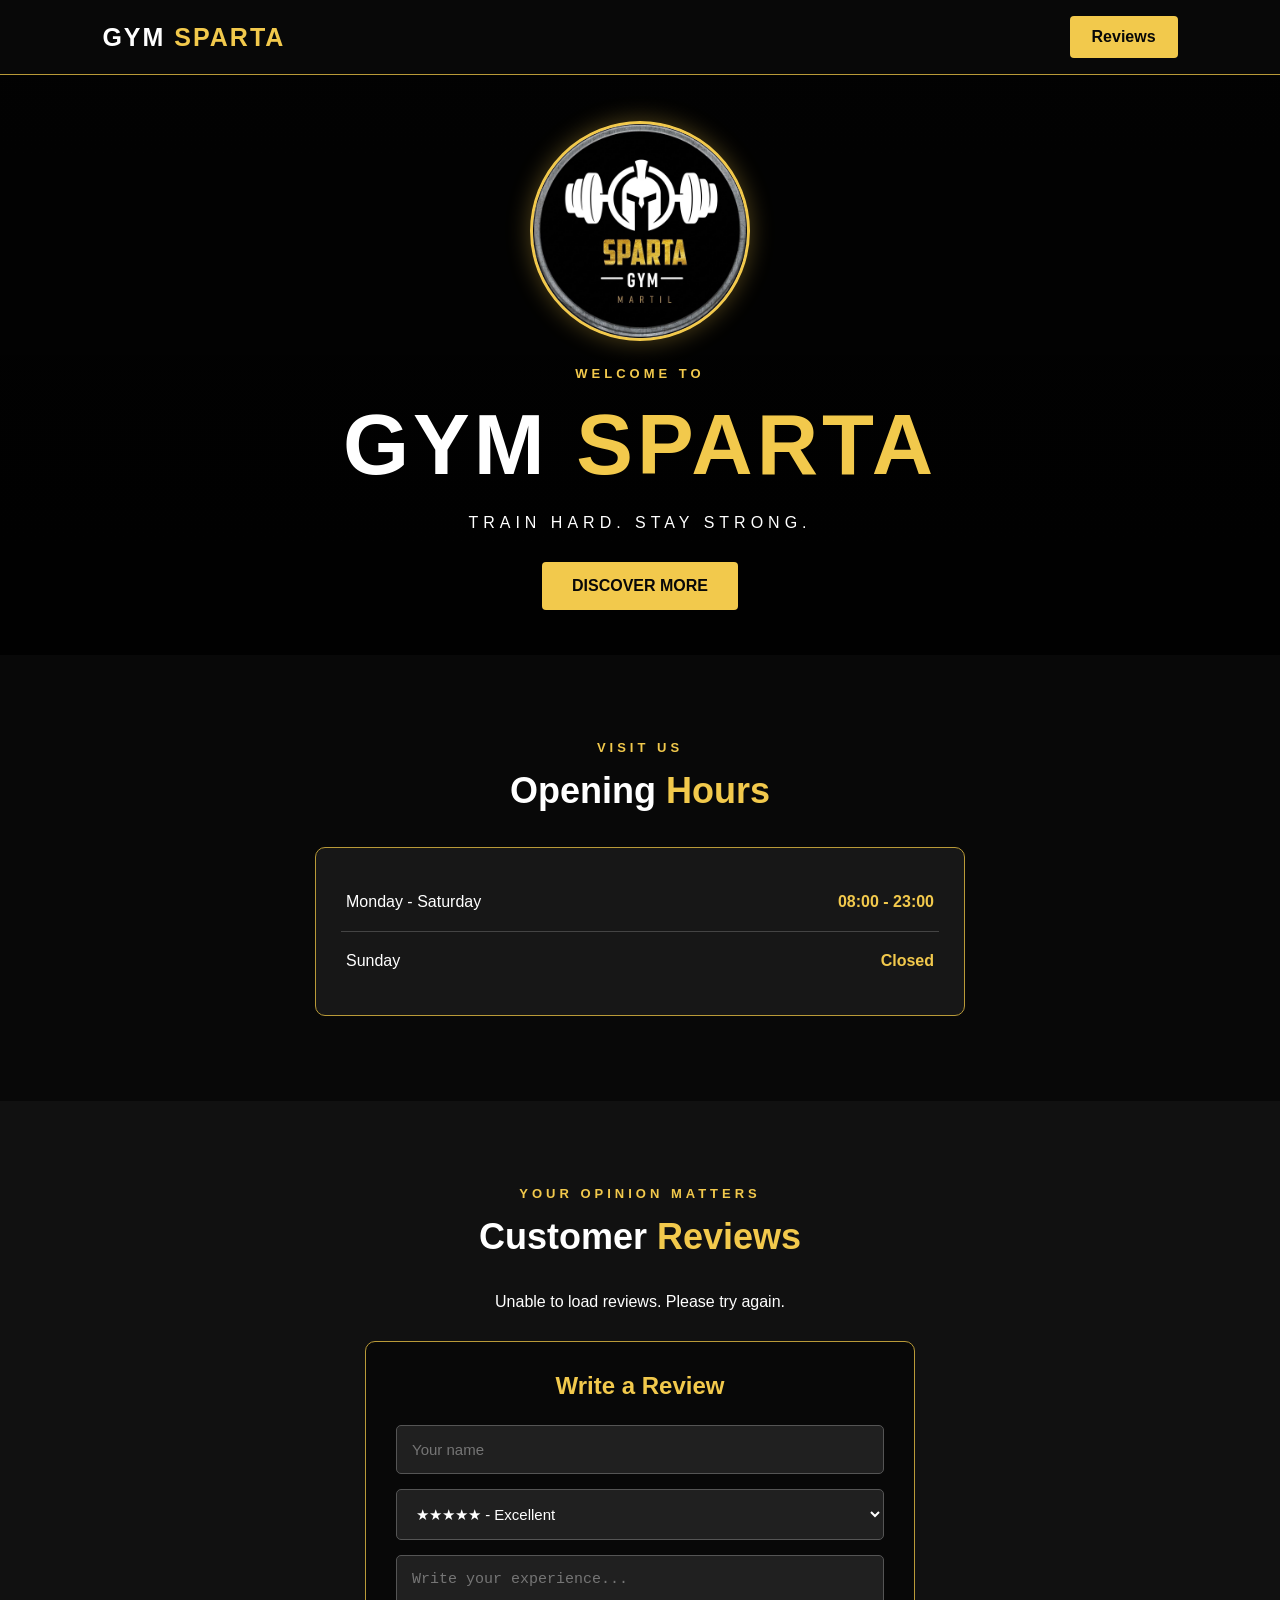
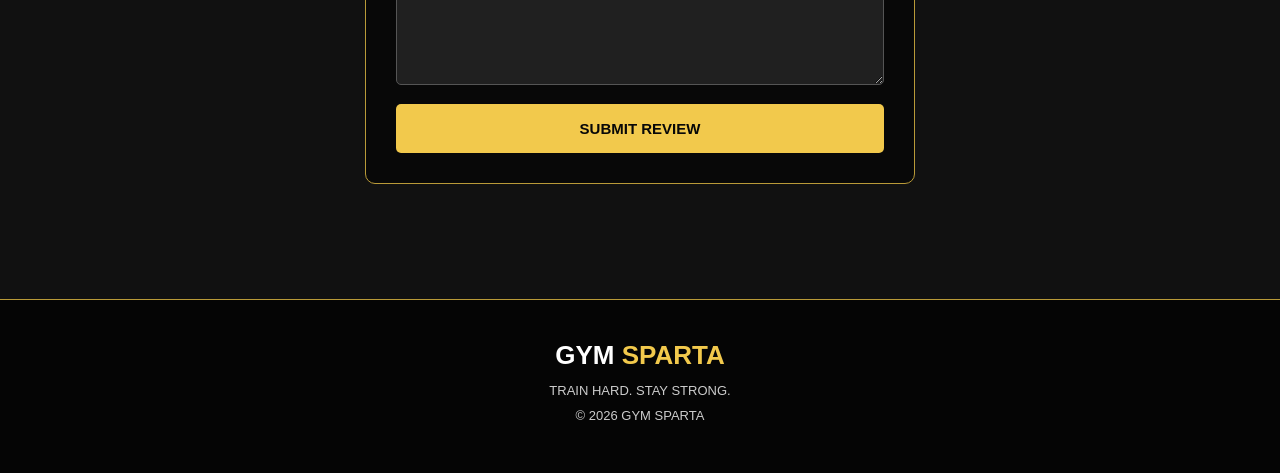
==== index.html @ 8d1cff2c "Update index.html" ====
<!DOCTYPE html>
<html lang="fr">
<head>
  <meta charset="UTF-8">
  <meta name="viewport" content="width=device-width, initial-scale=1.0">
  <meta name="theme-color" content="#111111">
  <title>GYM SPARTA | Fitness Club</title>
  <link rel="stylesheet" href="style.css">
</head>

<body>

  <header class="header">
    <div class="logo">GYM <span>SPARTA</span></div>
    <a href="#reviews" class="header-btn">Reviews</a>
  </header>

  <main>

    <section class="hero">
    <img src="SPARTA-LOGO-JPG.jpeg" alt="SPARTA GYM MARTIL" class="hero-logo">
      <p class="subtitle">WELCOME TO</p>
      <h1>GYM <span>SPARTA</span></h1>
      <p class="hero-text">
        TRAIN HARD. STAY STRONG.
      </p>
      <a href="#hours" class="main-btn">DISCOVER MORE</a>
    </section>

    <section class="section" id="hours">
      <p class="subtitle">VISIT US</p>
      <h2>Opening <span>Hours</span></h2>

      <div class="hours-card">
        <div class="hour-row">
          <span>Monday - Saturday</span>
          <strong>08:00 - 23:00</strong>
        </div>
        <div class="hour-row">
          <span>Sunday</span>
          <strong>Closed</strong>
        </div>
      </div>
    </section>

    <section class="section" id="reviews">
      <p class="subtitle">YOUR OPINION MATTERS</p>
      <h2>Customer <span>Reviews</span></h2>

      <div id="reviews-list"></div>

      <div class="review-form">
        <h3>Write a Review</h3>

        <input id="review-name"
          type="text"
          placeholder="Your name">

        <select id="review-rating">
          <option value="5">★★★★★ - Excellent</option>
          <option value="4">★★★★ - Very good</option>
          <option value="3">★★★ - Good</option>
          <option value="2">★★ - Fair</option>
          <option value="1">★ - Poor</option>
        </select>

        <textarea id="review-text"
          placeholder="Write your experience..."></textarea>

        <button id="submit-review">
          SUBMIT REVIEW
        </button>
      </div>
    </section>

  </main>

  <footer>
    <h3>GYM <span>SPARTA</span></h3>
    <p>TRAIN HARD. STAY STRONG.</p>
    <p>© 2026 GYM SPARTA</p>
  </footer>

  <script src="script.js"></script>
</body>
</html>
---- style.css ----
* {
  margin: 0;
  padding: 0;
  box-sizing: border-box;
}

html {
  scroll-behavior: smooth;
}

body {
  background: #080808;
  color: #ffffff;
  font-family: Arial, sans-serif;
}

/* HEADER */

.header {
  height: 75px;
  padding: 0 8%;
  display: flex;
  justify-content: space-between;
  align-items: center;
  background: #080808;
  border-bottom: 1px solid #b99a38;
}

.logo {
  font-size: 25px;
  font-weight: 900;
  letter-spacing: 2px;
}

.logo span,
footer span {
  color: #f2c94c;
}

.header-btn {
  text-decoration: none;
  color: #080808;
  background: #f2c94c;
  padding: 12px 22px;
  border-radius: 4px;
  font-weight: bold;
}

/* HERO */

.hero {
  min-height: 580px;
  display: flex;
  flex-direction: column;
  align-items: center;
  justify-content: center;
  text-align: center;
  padding: 40px 20px;
  background:
    linear-gradient(#000000b8, #000000e8),
    url("sparta-logo.jpg") center/cover no-repeat;
}

.subtitle {
  color: #f2c94c;
  font-size: 13px;
  font-weight: bold;
  letter-spacing: 4px;
  margin-bottom: 15px;
}

.hero h1 {
  font-size: clamp(45px, 9vw, 85px);
  font-weight: 900;
  letter-spacing: 4px;
}

.hero h1 span,
.section h2 span {
  color: #f2c94c;
}

.hero-text {
  color: #ffffff;
  letter-spacing: 5px;
  margin: 20px 0 30px;
}

.main-btn {
  text-decoration: none;
  background: #f2c94c;
  color: #080808;
  padding: 15px 30px;
  font-weight: bold;
  border-radius: 4px;
}

/* SECTIONS */

.section {
  padding: 85px 8%;
  text-align: center;
}

.section h2 {
  font-size: 36px;
  margin-bottom: 35px;
}

/* HOURS */

.hours-card {
  max-width: 650px;
  margin: auto;
  background: #171717;
  border: 1px solid #b99a38;
  padding: 25px;
  border-radius: 10px;
}

.hour-row {
  display: flex;
  justify-content: space-between;
  gap: 15px;
  padding: 20px 5px;
  border-bottom: 1px solid #444;
  text-align: left;
}

.hour-row:last-child {
  border-bottom: none;
}

.hour-row strong {
  color: #f2c94c;
}

/* REVIEWS */

#reviews {
  background: #111111;
}

.review-form {
  max-width: 550px;
  margin: 30px auto;
  padding: 30px;
  background: #080808;
  border: 1px solid #b99a38;
  border-radius: 10px;
}

.review-form h3 {
  color: #f2c94c;
  font-size: 24px;
  margin-bottom: 25px;
}

.review-form input,
.review-form select,
.review-form textarea {
  width: 100%;
  padding: 15px;
  margin-bottom: 15px;
  background: #202020;
  color: #ffffff;
  border: 1px solid #555;
  border-radius: 5px;
  font-size: 15px;
}

.review-form textarea {
  min-height: 130px;
  resize: vertical;
}

.review-form button {
  width: 100%;
  padding: 16px;
  background: #f2c94c;
  color: #080808;
  border: none;
  border-radius: 5px;
  font-weight: bold;
  font-size: 15px;
  cursor: pointer;
}

/* FOOTER */

footer {
  padding: 40px 20px;
  text-align: center;
  background: #050505;
  border-top: 1px solid #b99a38;
}

footer h3 {
  font-size: 26px;
  margin-bottom: 12px;
}

footer p {
  color: #cccccc;
  margin: 10px;
  font-size: 13px;
}

/* MOBILE */

@media (max-width: 600px) {
  .header {
    padding: 0 5%;
  }

  .section {
    padding: 65px 5%;
  }

  .section h2 {
    font-size: 29px;
  }

  .hour-row {
    font-size: 13px;
  }

  .review-form {
    padding: 20px;
  }
}
.hero-logo {
  width: 220px;
  height: 220px;
  object-fit: contain;
  border-radius: 50%;
  margin-bottom: 25px;
  border: 3px solid #f2c94c;
  box-shadow: 0 0 25px #f2c94c55;
}
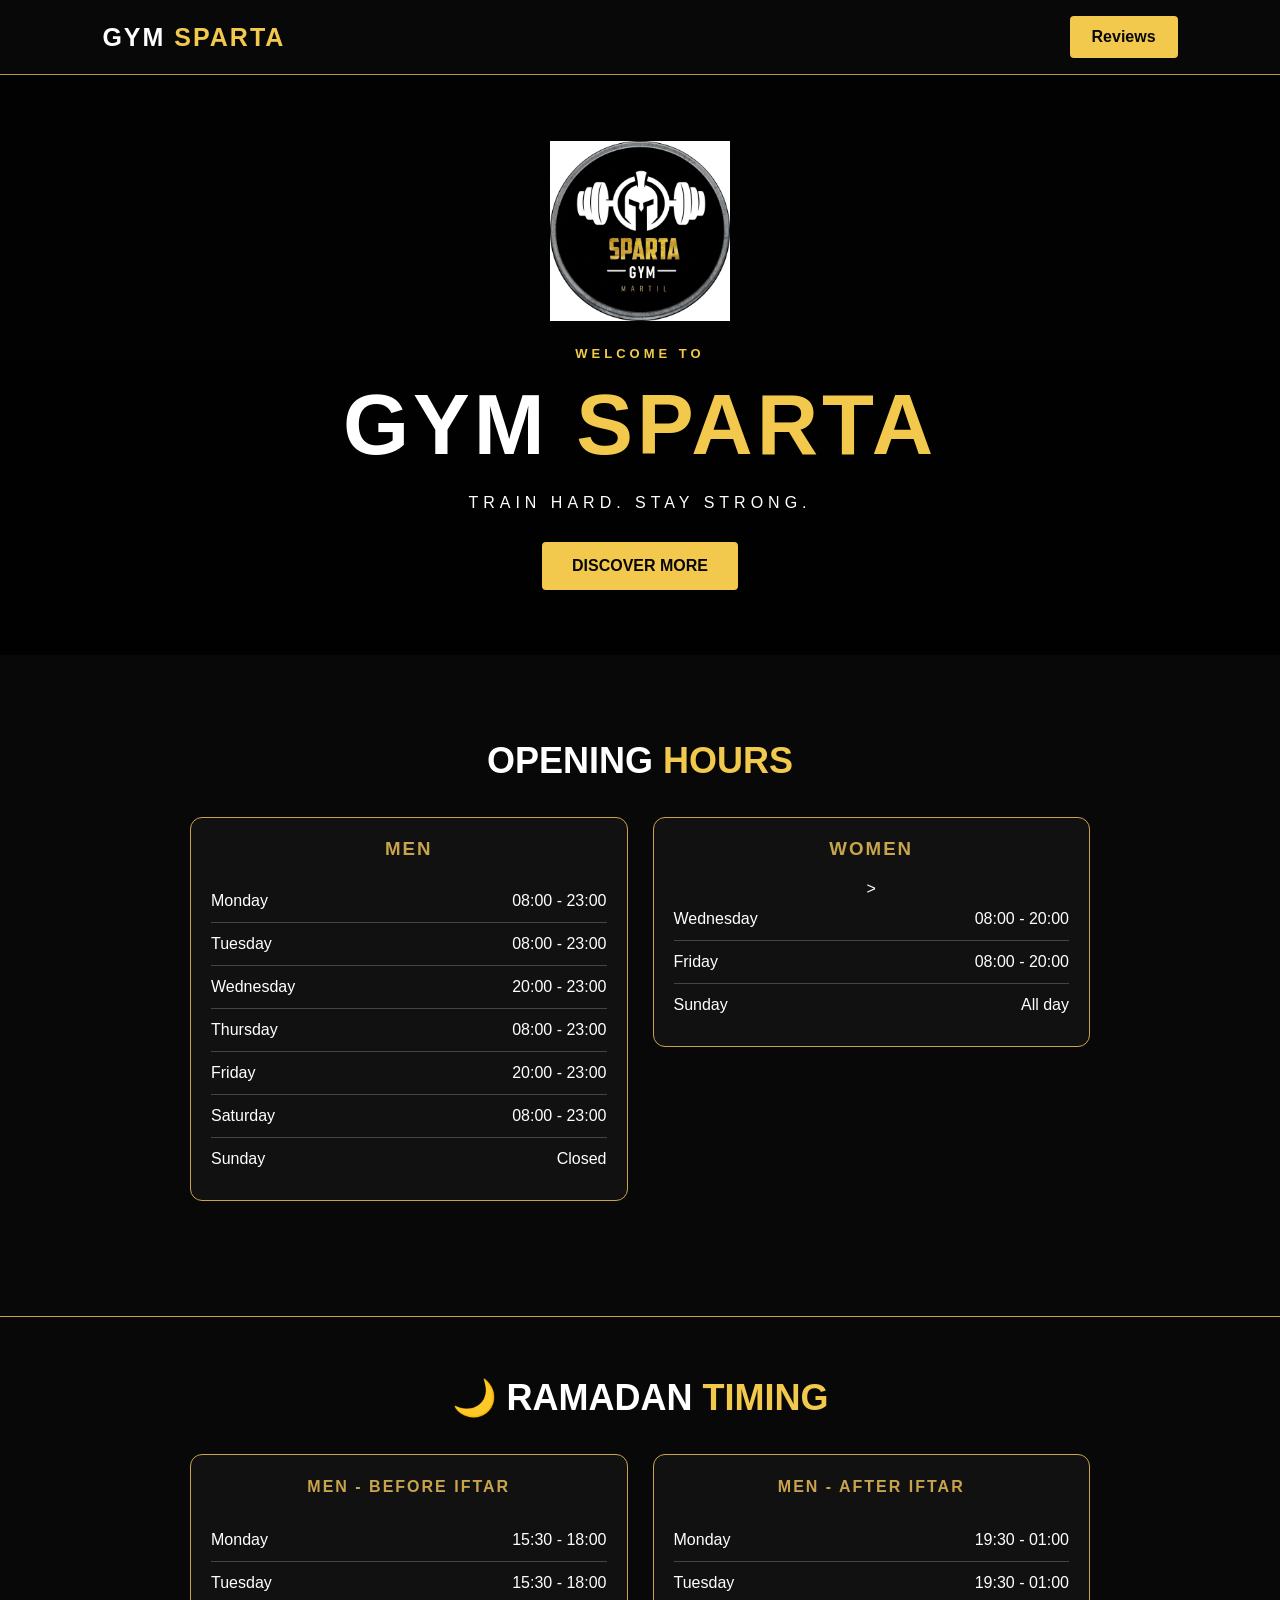
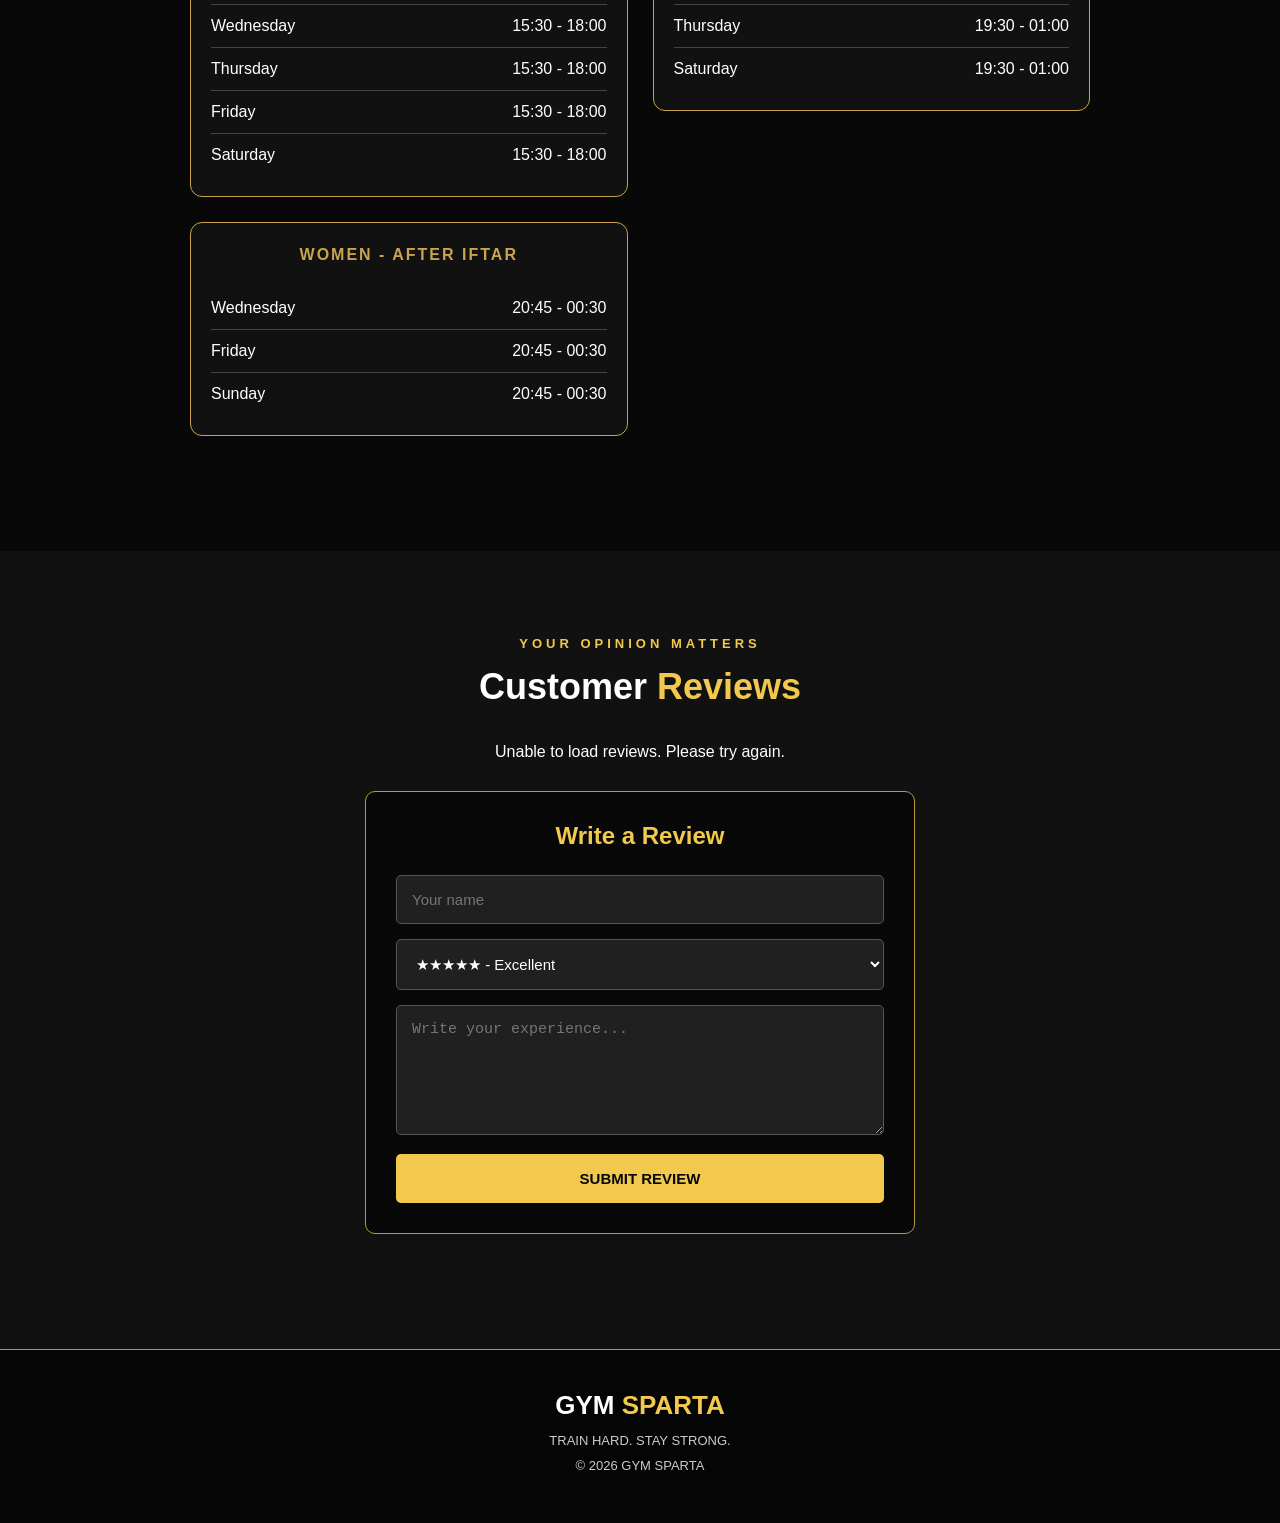
==== commit dc656c6d: "Add files via upload" ====
--- a/index.html
+++ b/index.html
@@ -18,7 +18,9 @@
   <main>
 
     <section class="hero">
-    <img src="SPARTA-LOGO-JPG.jpeg" alt="SPARTA GYM MARTIL" class="hero-logo">
+    <img src="./SPARTA-LOGO-JPG.jpeg" alt="SPARTA GYM MARTIL" class="hero-logo"
+     alt="SPARTA GYM MARTIL"
+     class="hero-logo">
       <p class="subtitle">WELCOME TO</p>
       <h1>GYM <span>SPARTA</span></h1>
       <p class="hero-text">
@@ -28,20 +30,62 @@
     </section>
 
     <section class="section" id="hours">
-      <p class="subtitle">VISIT US</p>
-      <h2>Opening <span>Hours</span></h2>
+  <h2>OPENING <span>HOURS</span></h2>
 
-      <div class="hours-card">
-        <div class="hour-row">
-          <span>Monday - Saturday</span>
-          <strong>08:00 - 23:00</strong>
-        </div>
-        <div class="hour-row">
-          <span>Sunday</span>
-          <strong>Closed</strong>
-        </div>
-      </div>
-    </section>
+  <div class="hours-container">
+
+    <div class="hours-group">
+      <h3>MEN</h3>
+      <div class="hour-row"><span>Monday</span><span>08:00 - 23:00</span></div>
+      <div class="hour-row"><span>Tuesday</span><span>08:00 - 23:00</span></div>
+      <div class="hour-row"><span>Wednesday</span><span>20:00 - 23:00</span></div>
+      <div class="hour-row"><span>Thursday</span><span>08:00 - 23:00</span></div>
+      <div class="hour-row"><span>Friday</span><span>20:00 - 23:00</span></div>
+      <div class="hour-row"><span>Saturday</span><span>08:00 - 23:00</span></div>
+      <div class="hour-row"><span>Sunday</span><span>Closed</span></div>
+    </div>
+
+    <div class="hours-group">
+      <h3>WOMEN</h3>>
+      <div class="hour-row"><span>Wednesday</span><span>08:00 - 20:00</span></div>
+      <div class="hour-row"><span>Friday</span><span>08:00 - 20:00</span></div>
+      <div class="hour-row"><span>Sunday</span><span>All day</span></div>
+    </div>
+
+  </div>
+</section>
+<section class="section" id="ramadan">
+  <h2>🌙 RAMADAN <span>TIMING</span></h2>
+
+  <div class="hours-container">
+
+    <div class="hours-group">
+      <h3>MEN - BEFORE IFTAR</h3>
+      <div class="hour-row"><span>Monday</span><span>15:30 - 18:00</span></div>
+      <div class="hour-row"><span>Tuesday</span><span>15:30 - 18:00</span></div>
+      <div class="hour-row"><span>Wednesday</span><span>15:30 - 18:00</span></div>
+      <div class="hour-row"><span>Thursday</span><span>15:30 - 18:00</span></div>
+      <div class="hour-row"><span>Friday</span><span>15:30 - 18:00</span></div>
+      <div class="hour-row"><span>Saturday</span><span>15:30 - 18:00</span></div>
+    </div>
+
+    <div class="hours-group">
+      <h3>MEN - AFTER IFTAR</h3>
+      <div class="hour-row"><span>Monday</span><span>19:30 - 01:00</span></div>
+      <div class="hour-row"><span>Tuesday</span><span>19:30 - 01:00</span></div>
+      <div class="hour-row"><span>Thursday</span><span>19:30 - 01:00</span></div>
+      <div class="hour-row"><span>Saturday</span><span>19:30 - 01:00</span></div>
+    </div>
+
+    <div class="hours-group">
+      <h3>WOMEN - AFTER IFTAR</h3>
+      <div class="hour-row"><span>Wednesday</span><span>20:45 - 00:30</span></div>
+      <div class="hour-row"><span>Friday</span><span>20:45 - 00:30</span></div>
+      <div class="hour-row"><span>Sunday</span><span>20:45 - 00:30</span></div>
+    </div>
+
+  </div>
+</section>
 
     <section class="section" id="reviews">
       <p class="subtitle">YOUR OPINION MATTERS</p>
@@ -83,4 +127,4 @@
 
   <script src="script.js"></script>
 </body>
-</html>
+</html>
--- a/style.css
+++ b/style.css
@@ -230,11 +230,80 @@
   }
 }
 .hero-logo {
-  width: 220px;
-  height: 220px;
+  width: 180px !important;
+  height: 180px !important;
   object-fit: contain;
-  border-radius: 50%;
-  margin-bottom: 25px;
-  border: 3px solid #f2c94c;
-  box-shadow: 0 0 25px #f2c94c55;
+  display: block;
+  margin: 0 auto 25px;
+}
+
+@media (max-width: 600px) {
+  .hero-logo {
+    width: 180px !important;
+    height: 180px !important;
+  }
+}
+@media (max-width: 600px) {
+  .hero-logo {
+    display: block !important;
+    width: 45px !important;
+    height: 45px !important;
+    visibility: visible !important;
+    opacity: 1 !important;
+    object-fit: contain;
+  }
+}
+  .hours-container {
+  display: grid;
+  grid-template-columns: repeat(2, 1fr);
+  gap: 25px;
+  max-width: 900px;
+  margin: 30px auto;
+}
+
+.hours-group {
+  background: #111;
+  border: 1px solid #c9a44c;
+  border-radius: 12px;
+  padding: 20px;
+}
+
+.hours-group h3 {
+  color: #c9a44c;
+  text-align: center;
+  margin-bottom: 20px;
+  letter-spacing: 2px;
+}
+
+@media (max-width: 600px) {
+  .hours-container {
+    grid-template-columns: 1fr;
+  }
+}
+.hours-group {
+  height: fit-content;
+  align-self: start;
+}
+
+.hours-group .hour-row {
+  padding: 12px 0;
+}
+#ramadan {
+  border-top: 1px solid #c9a44c;
+  padding-top: 60px;
+}
+
+#ramadan .hours-group {
+  height: fit-content;
+  align-self: start;
+}
+
+#ramadan .hours-group h3 {
+  font-size: 16px;
+  line-height: 1.5;
+}
+
+#ramadan .hour-row {
+  gap: 10px;
+  flex-wrap: wrap;
 }
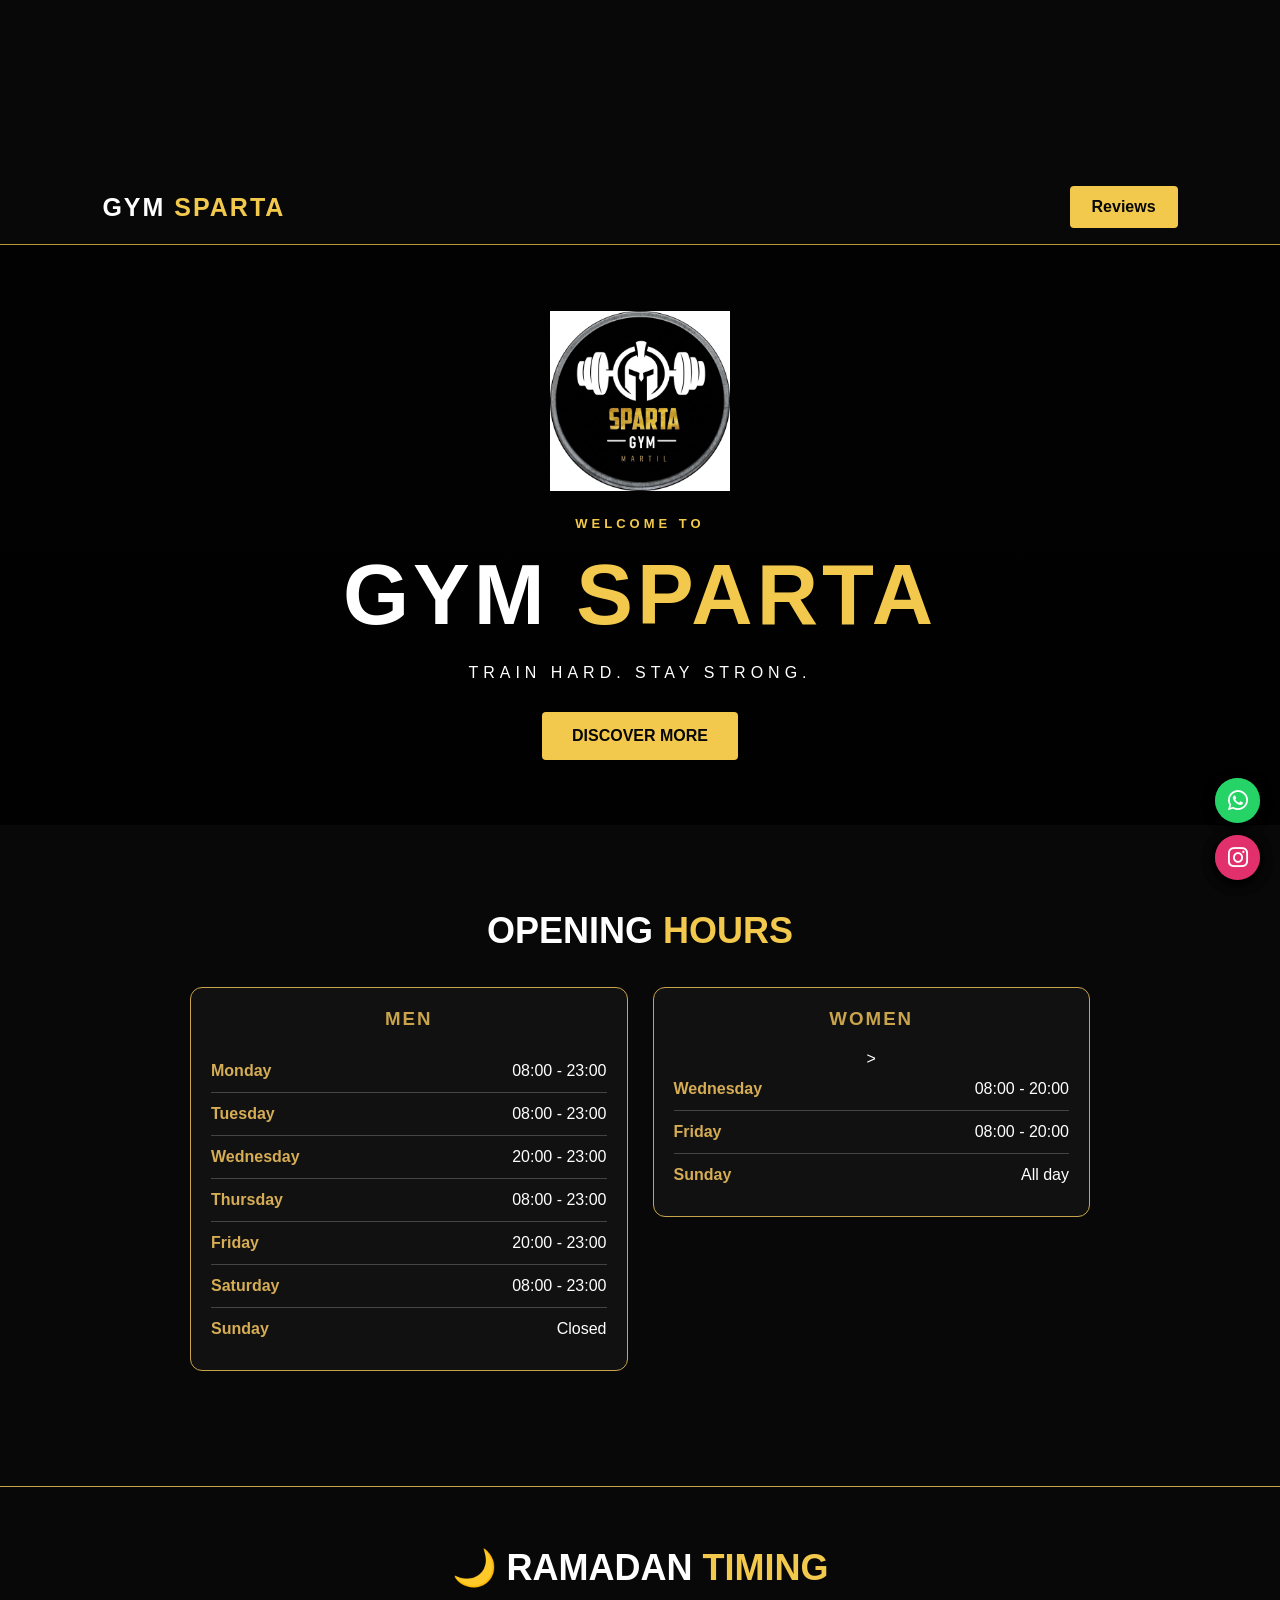
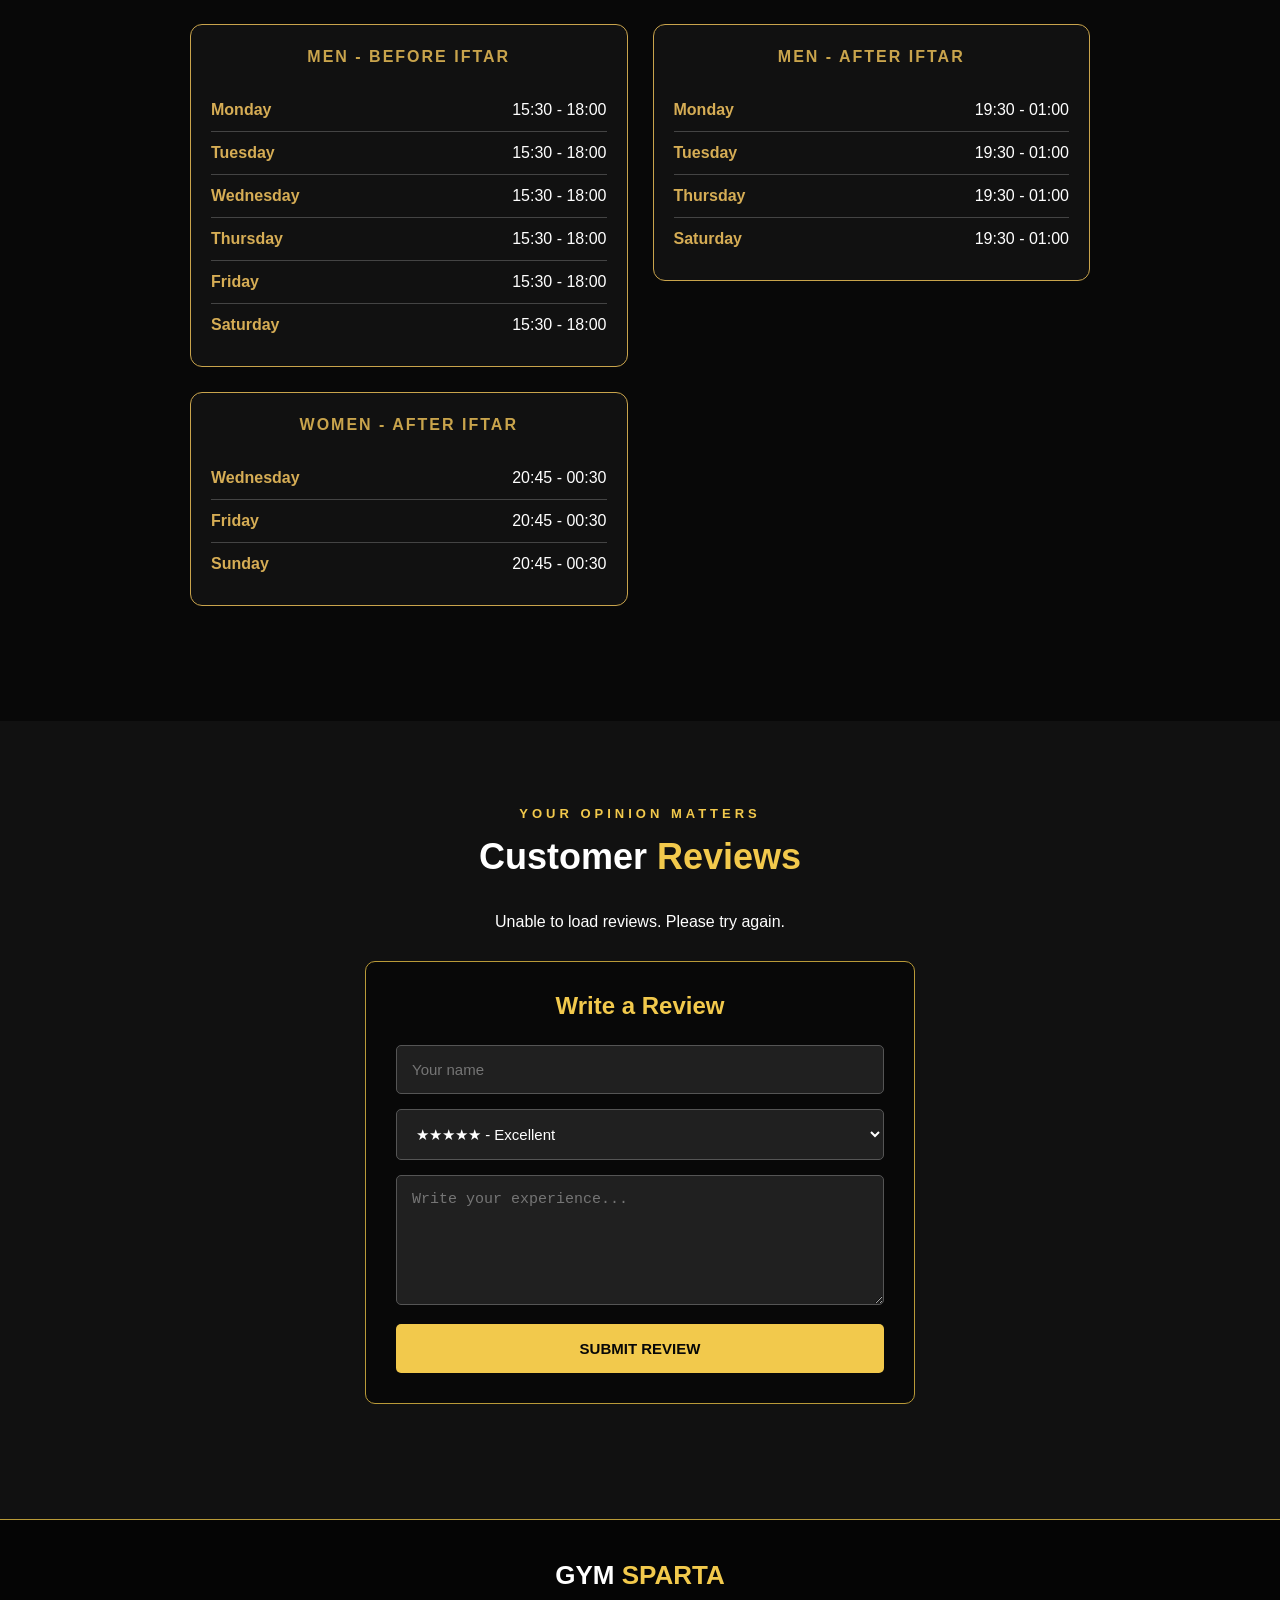
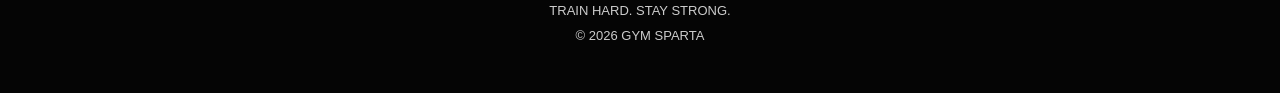
==== commit 22b8d7b4: "Add files via upload" ====
--- a/index.html
+++ b/index.html
@@ -6,7 +6,32 @@
   <meta name="theme-color" content="#111111">
   <title>GYM SPARTA | Fitness Club</title>
   <link rel="stylesheet" href="style.css">
+  <link rel="stylesheet" href="https://cdnjs.cloudflare.com/ajax/libs/font-awesome/6.5.2/css/all.min.css">
 </head>
+<section class="section" id="contact">
+  <div class="social-float">
+  <a href="https://wa.me/212677023091" target="_blank" class="social-icon whatsapp">
+    <i class="fa-brands fa-whatsapp"></i>
+  </a>
+
+  <a href="https://www.instagram.com/sparta.gym.martil?hvrq=MnBkc3oyc2J4N254&utm_source=qr" target="_blank" class="social-icon instagram">
+    <i class="fa-brands fa-instagram"></i>
+  </a>
+</div>
+</section>
+<div class="social-float">
+
+  <a href="https://wa.me/212677023091"
+     target="_blank" class="social-icon whatsapp">
+    <i class="fa-brands fa-whatsapp"></i>
+  </a>
+
+  <a href="https://www.instagram.com/sparta.gym.martil?hvrq=MnBkc3oyc2J4N254&utm_source=qr"
+     target="_blank" class="social-icon instagram">
+    <i class="fa-brands fa-instagram"></i>
+  </a>
+
+</div>
 
 <body>
 
--- a/style.css
+++ b/style.css
@@ -306,4 +306,90 @@
 #ramadan .hour-row {
   gap: 10px;
   flex-wrap: wrap;
+}
+.hour-row span:first-child {
+  color: #D6AD55;
+  font-weight: 700;
+}
+
+.hour-row span:last-child {
+  color: #FFFFFF;
+  font-weight: 500;
+}
+.contact-container {
+  display: flex;
+  justify-content: center;
+  gap: 20px;
+  flex-wrap: wrap;
+  max-width: 700px;
+  margin: 30px auto;
+}
+
+.contact-btn {
+  display: flex;
+  flex-direction: column;
+  align-items: center;
+  gap: 10px;
+  min-width: 220px;
+  padding: 20px;
+  border: 1px solid #c9a44c;
+  border-radius: 12px;
+  color: #c9a44c;
+  background: #111;
+  text-decoration: none;
+  font-weight: 800;
+  letter-spacing: 2px;
+  transition: 0.3s;
+}
+
+.contact-btn span {
+  color: #fff;
+  font-size: 14px;
+  letter-spacing: 1px;
+}
+
+.contact-btn:hover {
+  background: #c9a44c;
+  color: #080808;
+}
+
+.contact-btn:hover span {
+  color: #080808;
+}
+
+@media (max-width: 600px) {
+  .contact-btn {
+    width: 100%;
+    min-width: unset;
+  }
+}
+.social-float {
+  position: fixed;
+  bottom: 20px;
+  right: 20px;
+  display: flex;
+  flex-direction: column;
+  gap: 12px;
+  z-index: 9999;
+}
+
+.social-icon {
+  width: 45px;
+  height: 45px;
+  border-radius: 50%;
+  display: flex;
+  align-items: center;
+  justify-content: center;
+  color: white;
+  font-size: 23px;
+  text-decoration: none;
+  box-shadow: 0 3px 12px #000;
+}
+
+.whatsapp {
+  background: #25D366;
+}
+
+.instagram {
+  background: #E1306C;
 }
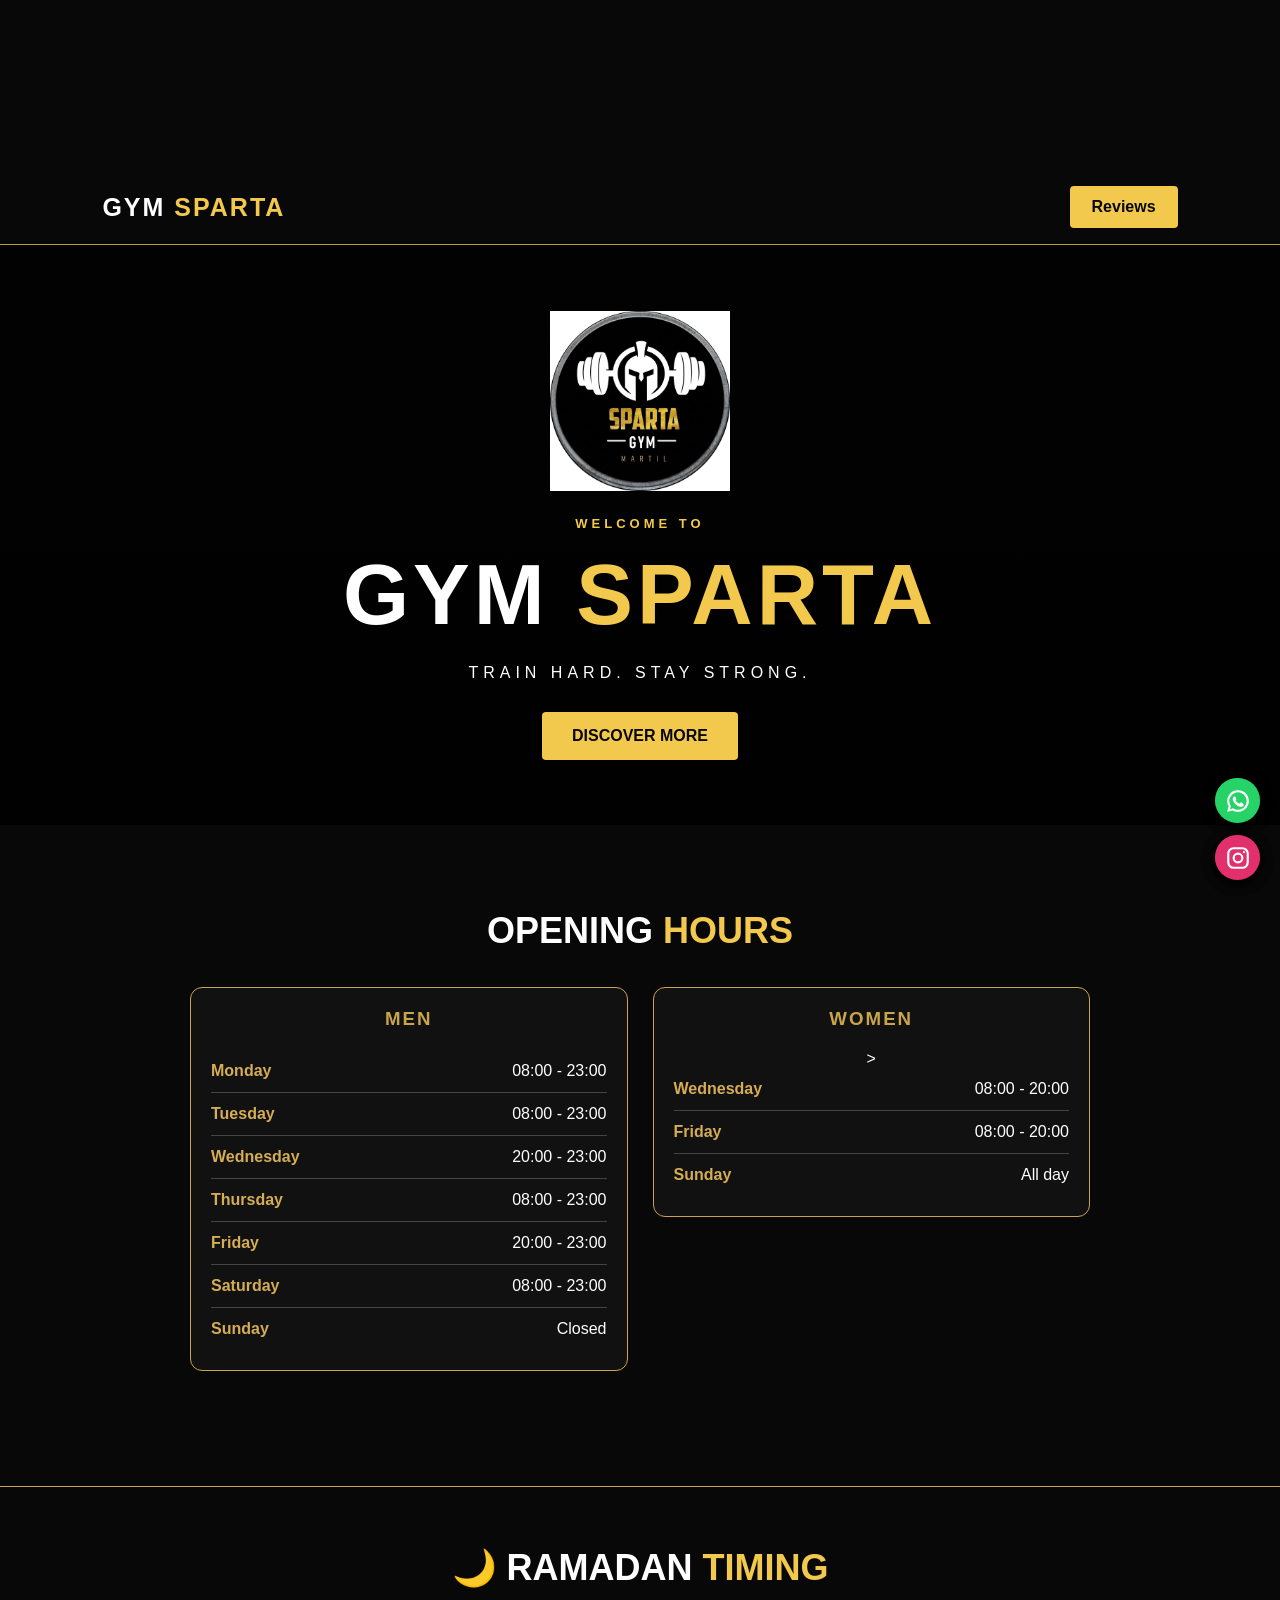
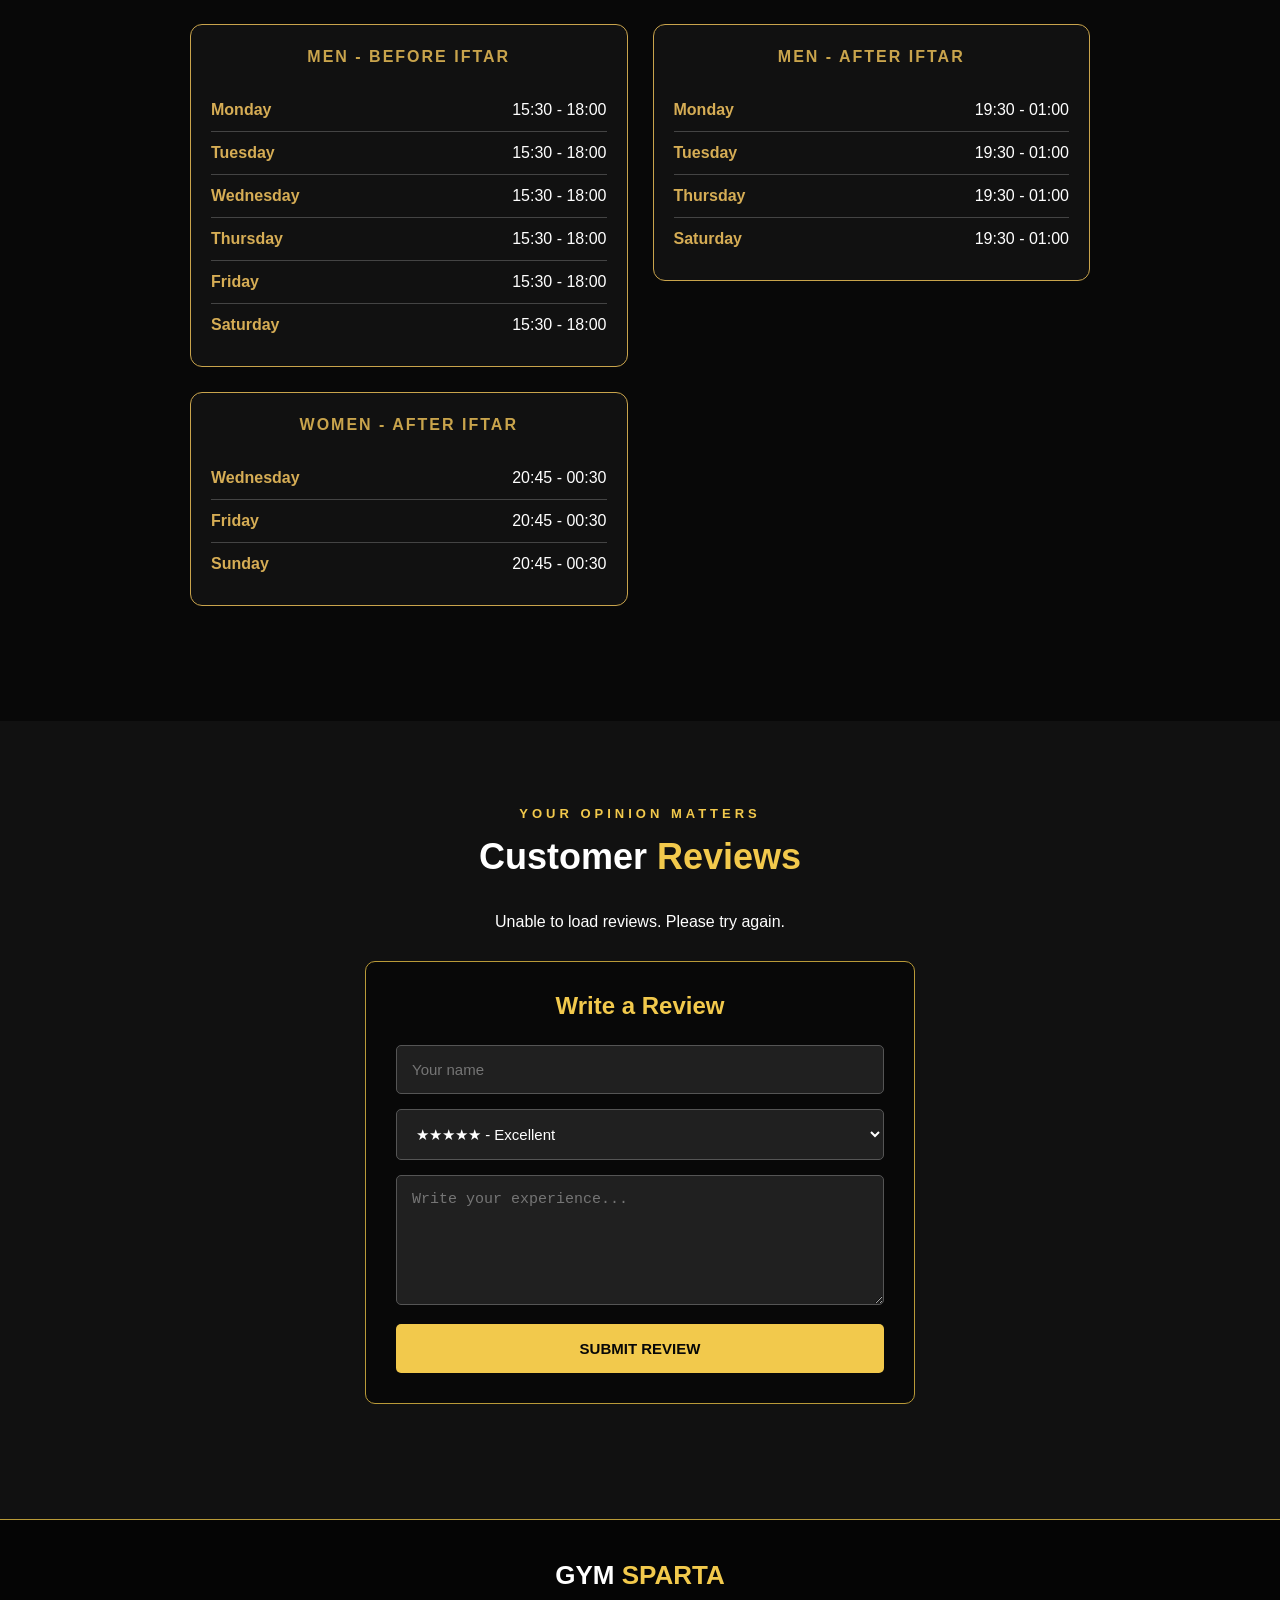
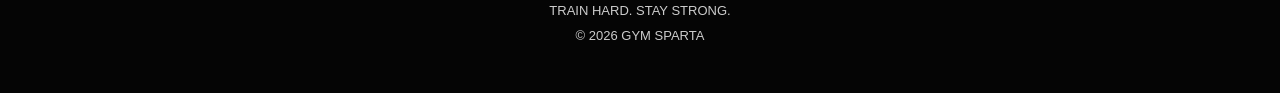
==== commit a0333522: "Add files via upload" ====
--- a/index.html
+++ b/index.html
@@ -18,21 +18,31 @@
     <i class="fa-brands fa-instagram"></i>
   </a>
 </div>
+
 </section>
 <div class="social-float">
 
   <a href="https://wa.me/212677023091"
-     target="_blank" class="social-icon whatsapp">
-    <i class="fa-brands fa-whatsapp"></i>
+     target="_blank" rel="noopener noreferrer"
+     class="social-icon whatsapp" aria-label="WhatsApp">
+
+    <svg viewBox="0 0 24 24" width="26" height="26" fill="currentColor">
+      <path d="M12 2a10 10 0 0 0-8.6 15.1L2 22l5.1-1.3A10 10 0 1 0 12 2zm0 18a8 8 0 0 1-4.1-1.1l-.3-.2-3 .8.8-2.9-.2-.3A8 8 0 1 1 12 20zm4.4-6c-.2-.1-1.4-.7-1.6-.8-.2-.1-.4-.1-.5.1-.2.2-.6.8-.8 1-.1.2-.3.2-.5.1a6.5 6.5 0 0 1-3.2-2.8c-.2-.3.2-.4.6-1.1.1-.2 0-.3 0-.5l-.7-1.7c-.2-.4-.4-.4-.5-.4h-.5c-.2 0-.5.1-.7.3-.2.2-.9.9-.9 2.1s.9 2.4 1 2.6c.1.2 1.8 2.8 4.4 3.9 1.6.7 2.2.7 3 .6.5-.1 1.4-.6 1.6-1.2.2-.6.2-1.1.1-1.2-.1-.1-.3-.2-.5-.3z"/>
+    </svg>
   </a>
 
   <a href="https://www.instagram.com/sparta.gym.martil?hvrq=MnBkc3oyc2J4N254&utm_source=qr"
-     target="_blank" class="social-icon instagram">
-    <i class="fa-brands fa-instagram"></i>
+     target="_blank" rel="noopener noreferrer"
+     class="social-icon instagram" aria-label="Instagram">
+
+    <svg viewBox="0 0 24 24" width="26" height="26" fill="none" stroke="currentColor" stroke-width="2">
+      <rect x="3" y="3" width="18" height="18" rx="5"/>
+      <circle cx="12" cy="12" r="4"/>
+      <circle cx="17.5" cy="6.5" r="1" fill="currentColor" stroke="none"/>
+    </svg>
   </a>
 
 </div>
-
 <body>
 
   <header class="header">
--- a/style.css
+++ b/style.css
@@ -392,4 +392,4 @@
 
 .instagram {
   background: #E1306C;
-}+}
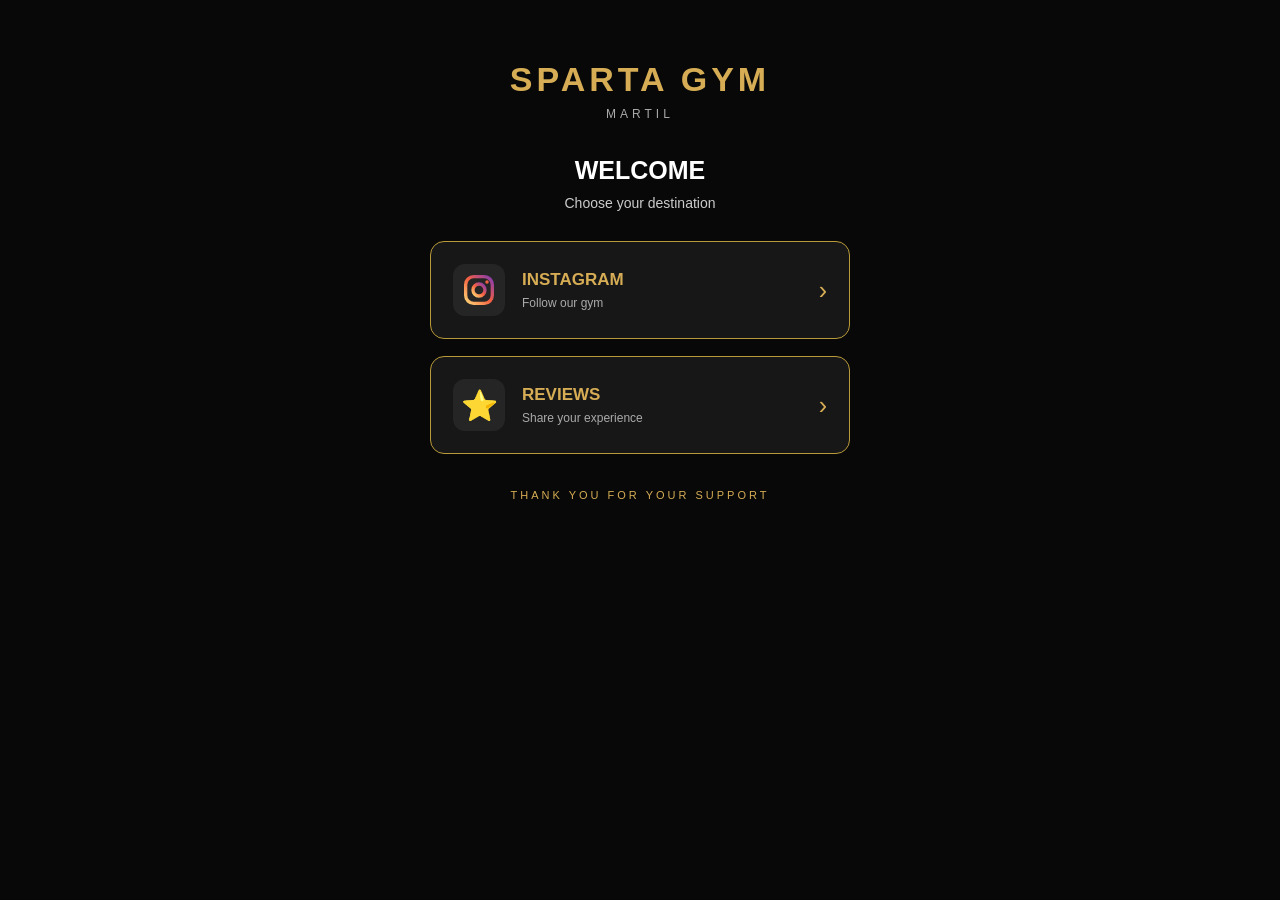
==== commit 1c4c0de9: "Add files via upload" ====
--- a/index.html
+++ b/index.html
@@ -1,165 +1,418 @@
 <!DOCTYPE html>
-<html lang="fr">
+<html lang="en">
 <head>
-  <meta charset="UTF-8">
-  <meta name="viewport" content="width=device-width, initial-scale=1.0">
-  <meta name="theme-color" content="#111111">
-  <title>GYM SPARTA | Fitness Club</title>
-  <link rel="stylesheet" href="style.css">
-  <link rel="stylesheet" href="https://cdnjs.cloudflare.com/ajax/libs/font-awesome/6.5.2/css/all.min.css">
+<meta charset="UTF-8">
+<meta name="viewport" content="width=device-width, initial-scale=1.0">
+<title>SPARTA GYM MARTIL</title>
+
+<style>
+* {
+    margin: 0;
+    padding: 0;
+    box-sizing: border-box;
+}
+
+body {
+    min-height: 100vh;
+    background: #080808;
+    color: white;
+    font-family: Arial, sans-serif;
+    padding: 25px 18px;
+}
+
+.container {
+    width: 100%;
+    max-width: 420px;
+    margin: 35px auto;
+    text-align: center;
+}
+
+.logo {
+    color: #D6AD55;
+    font-size: 34px;
+    font-weight: 900;
+    letter-spacing: 4px;
+}
+
+.subtitle {
+    color: #aaa;
+    font-size: 12px;
+    letter-spacing: 4px;
+    margin: 8px 0 35px;
+}
+
+.welcome {
+    font-size: 25px;
+    margin-bottom: 10px;
+}
+
+.description {
+    color: #ccc;
+    font-size: 14px;
+    margin-bottom: 30px;
+}
+
+.option {
+    display: flex;
+    align-items: center;
+    gap: 17px;
+    width: 100%;
+    padding: 22px;
+    margin-bottom: 17px;
+    background: #171717;
+    border: 1px solid #B99A38;
+    border-radius: 14px;
+    text-decoration: none;
+    color: white;
+}
+
+.option-icon {
+    width: 52px;
+    height: 52px;
+    display: flex;
+    align-items: center;
+    justify-content: center;
+    border-radius: 12px;
+    font-size: 30px;
+    background: #252525;
+}
+
+.option-text {
+    text-align: left;
+}
+
+.option-text h2 {
+    color: #D6AD55;
+    font-size: 17px;
+    margin-bottom: 6px;
+}
+
+.option-text p {
+    color: #aaa;
+    font-size: 12px;
+}
+
+.arrow {
+    margin-left: auto;
+    color: #D6AD55;
+    font-size: 25px;
+}
+
+.footer {
+    color: #D6AD55;
+    font-size: 11px;
+    letter-spacing: 3px;
+    margin-top: 35px;
+}
+
+#reviewsPage {
+    display: none;
+}
+
+.back {
+    color: #D6AD55;
+    background: none;
+    border: none;
+    font-size: 15px;
+    margin-bottom: 25px;
+    cursor: pointer;
+}
+
+.review-box {
+    background: #171717;
+    border: 1px solid #B99A38;
+    border-radius: 14px;
+    padding: 22px;
+    margin-top: 20px;
+}
+
+.review-box h2 {
+    color: #D6AD55;
+    margin-bottom: 18px;
+}
+
+.stars {
+    display: flex;
+    justify-content: center;
+    gap: 8px;
+    margin: 15px 0 22px;
+}
+
+.star {
+    background: none;
+    border: none;
+    color: #555;
+    font-size: 38px;
+    cursor: pointer;
+}
+
+.star.active {
+    color: #D6AD55;
+}
+
+input, textarea {
+    width: 100%;
+    padding: 13px;
+    margin-bottom: 13px;
+    border: 1px solid #555;
+    border-radius: 8px;
+    background: #252525;
+    color: white;
+    font-size: 14px;
+}
+
+textarea {
+    height: 110px;
+    resize: vertical;
+}
+
+.send {
+    width: 100%;
+    padding: 14px;
+    background: #D6AD55;
+    color: #080808;
+    border: none;
+    border-radius: 8px;
+    font-weight: bold;
+    cursor: pointer;
+}
+
+#message {
+    margin-top: 14px;
+    font-size: 13px;
+    color: #D6AD55;
+}
+
+.review-item {
+    text-align: left;
+    background: #171717;
+    border: 1px solid #333;
+    border-radius: 10px;
+    padding: 15px;
+    margin-top: 12px;
+}
+
+.review-item .gold {
+    color: #D6AD55;
+    margin-bottom: 8px;
+}
+
+.review-item p {
+    color: #ddd;
+    margin-top: 8px;
+    line-height: 1.5;
+    overflow-wrap: anywhere;
+}
+
+.review-item small {
+    color: #888;
+}
+
+.section-title {
+    color: #D6AD55;
+    margin: 28px 0 12px;
+}
+</style>
 </head>
-<section class="section" id="contact">
-  <div class="social-float">
-  <a href="https://wa.me/212677023091" target="_blank" class="social-icon whatsapp">
-    <i class="fa-brands fa-whatsapp"></i>
-  </a>
-
-  <a href="https://www.instagram.com/sparta.gym.martil?hvrq=MnBkc3oyc2J4N254&utm_source=qr" target="_blank" class="social-icon instagram">
-    <i class="fa-brands fa-instagram"></i>
-  </a>
+
+<body>
+
+<div class="container">
+
+    <div id="homePage">
+        <div class="logo">SPARTA GYM</div>
+        <div class="subtitle">MARTIL</div>
+
+        <h1 class="welcome">WELCOME</h1>
+        <p class="description">Choose your destination</p>
+
+        <a class="option"
+           href="https://www.instagram.com/sparta.gym.martil/">
+            <div class="option-icon">
+    <svg viewBox="0 0 24 24" width="32" height="32">
+        <defs>
+            <linearGradient id="ig" x1="0%" y1="100%" x2="100%" y2="0%">
+                <stop offset="0%" stop-color="#FFD776"/>
+                <stop offset="50%" stop-color="#F56040"/>
+                <stop offset="100%" stop-color="#833AB4"/>
+            </linearGradient>
+        </defs>
+        <rect x="2" y="2" width="20" height="20" rx="6"
+              fill="none" stroke="url(#ig)" stroke-width="2.5"/>
+        <circle cx="12" cy="12" r="4.5"
+                fill="none" stroke="url(#ig)" stroke-width="2.5"/>
+        <circle cx="18" cy="6" r="1.3" fill="#F56040"/>
+    </svg>
 </div>
-
-</section>
-<div class="social-float">
-
-  <a href="https://wa.me/212677023091"
-     target="_blank" rel="noopener noreferrer"
-     class="social-icon whatsapp" aria-label="WhatsApp">
-
-    <svg viewBox="0 0 24 24" width="26" height="26" fill="currentColor">
-      <path d="M12 2a10 10 0 0 0-8.6 15.1L2 22l5.1-1.3A10 10 0 1 0 12 2zm0 18a8 8 0 0 1-4.1-1.1l-.3-.2-3 .8.8-2.9-.2-.3A8 8 0 1 1 12 20zm4.4-6c-.2-.1-1.4-.7-1.6-.8-.2-.1-.4-.1-.5.1-.2.2-.6.8-.8 1-.1.2-.3.2-.5.1a6.5 6.5 0 0 1-3.2-2.8c-.2-.3.2-.4.6-1.1.1-.2 0-.3 0-.5l-.7-1.7c-.2-.4-.4-.4-.5-.4h-.5c-.2 0-.5.1-.7.3-.2.2-.9.9-.9 2.1s.9 2.4 1 2.6c.1.2 1.8 2.8 4.4 3.9 1.6.7 2.2.7 3 .6.5-.1 1.4-.6 1.6-1.2.2-.6.2-1.1.1-1.2-.1-.1-.3-.2-.5-.3z"/>
-    </svg>
-  </a>
-
-  <a href="https://www.instagram.com/sparta.gym.martil?hvrq=MnBkc3oyc2J4N254&utm_source=qr"
-     target="_blank" rel="noopener noreferrer"
-     class="social-icon instagram" aria-label="Instagram">
-
-    <svg viewBox="0 0 24 24" width="26" height="26" fill="none" stroke="currentColor" stroke-width="2">
-      <rect x="3" y="3" width="18" height="18" rx="5"/>
-      <circle cx="12" cy="12" r="4"/>
-      <circle cx="17.5" cy="6.5" r="1" fill="currentColor" stroke="none"/>
-    </svg>
-  </a>
+            <div class="option-text">
+                <h2>INSTAGRAM</h2>
+                <p>Follow our gym</p>
+            </div>
+            <div class="arrow">›</div>
+        </a>
+
+        <button class="option" onclick="openReviews()">
+            <div class="option-icon">⭐</div>
+            <div class="option-text">
+                <h2>REVIEWS</h2>
+                <p>Share your experience</p>
+            </div>
+            <div class="arrow">›</div>
+        </button>
+
+        <div class="footer">THANK YOU FOR YOUR SUPPORT</div>
+    </div>
+
+    <div id="reviewsPage">
+        <button class="back" onclick="goHome()">← BACK</button>
+
+        <div class="logo">SPARTA GYM</div>
+        <div class="subtitle">YOUR OPINION MATTERS</div>
+
+        <div class="review-box">
+            <h2>WRITE A REVIEW</h2>
+
+            <input id="name" type="text"
+                   placeholder="Your name (optional)">
+
+            <p style="color:#ccc">Choose your rating</p>
+
+            <div class="stars">
+                <button class="star" onclick="chooseStar(1)">★</button>
+                <button class="star" onclick="chooseStar(2)">★</button>
+                <button class="star" onclick="chooseStar(3)">★</button>
+                <button class="star" onclick="chooseStar(4)">★</button>
+                <button class="star" onclick="chooseStar(5)">★</button>
+            </div>
+
+            <textarea id="review"
+                      placeholder="Write your review here..."></textarea>
+
+            <button class="send" onclick="sendReview()">
+                SEND REVIEW
+            </button>
+
+            <div id="message"></div>
+        </div>
+
+        <h2 class="section-title">CUSTOMER REVIEWS</h2>
+        <div id="reviewsList">Loading reviews...</div>
+
+        <div class="footer">SPARTA GYM MARTIL</div>
+    </div>
 
 </div>
-<body>
-
-  <header class="header">
-    <div class="logo">GYM <span>SPARTA</span></div>
-    <a href="#reviews" class="header-btn">Reviews</a>
-  </header>
-
-  <main>
-
-    <section class="hero">
-    <img src="./SPARTA-LOGO-JPG.jpeg" alt="SPARTA GYM MARTIL" class="hero-logo"
-     alt="SPARTA GYM MARTIL"
-     class="hero-logo">
-      <p class="subtitle">WELCOME TO</p>
-      <h1>GYM <span>SPARTA</span></h1>
-      <p class="hero-text">
-        TRAIN HARD. STAY STRONG.
-      </p>
-      <a href="#hours" class="main-btn">DISCOVER MORE</a>
-    </section>
-
-    <section class="section" id="hours">
-  <h2>OPENING <span>HOURS</span></h2>
-
-  <div class="hours-container">
-
-    <div class="hours-group">
-      <h3>MEN</h3>
-      <div class="hour-row"><span>Monday</span><span>08:00 - 23:00</span></div>
-      <div class="hour-row"><span>Tuesday</span><span>08:00 - 23:00</span></div>
-      <div class="hour-row"><span>Wednesday</span><span>20:00 - 23:00</span></div>
-      <div class="hour-row"><span>Thursday</span><span>08:00 - 23:00</span></div>
-      <div class="hour-row"><span>Friday</span><span>20:00 - 23:00</span></div>
-      <div class="hour-row"><span>Saturday</span><span>08:00 - 23:00</span></div>
-      <div class="hour-row"><span>Sunday</span><span>Closed</span></div>
-    </div>
-
-    <div class="hours-group">
-      <h3>WOMEN</h3>>
-      <div class="hour-row"><span>Wednesday</span><span>08:00 - 20:00</span></div>
-      <div class="hour-row"><span>Friday</span><span>08:00 - 20:00</span></div>
-      <div class="hour-row"><span>Sunday</span><span>All day</span></div>
-    </div>
-
-  </div>
-</section>
-<section class="section" id="ramadan">
-  <h2>🌙 RAMADAN <span>TIMING</span></h2>
-
-  <div class="hours-container">
-
-    <div class="hours-group">
-      <h3>MEN - BEFORE IFTAR</h3>
-      <div class="hour-row"><span>Monday</span><span>15:30 - 18:00</span></div>
-      <div class="hour-row"><span>Tuesday</span><span>15:30 - 18:00</span></div>
-      <div class="hour-row"><span>Wednesday</span><span>15:30 - 18:00</span></div>
-      <div class="hour-row"><span>Thursday</span><span>15:30 - 18:00</span></div>
-      <div class="hour-row"><span>Friday</span><span>15:30 - 18:00</span></div>
-      <div class="hour-row"><span>Saturday</span><span>15:30 - 18:00</span></div>
-    </div>
-
-    <div class="hours-group">
-      <h3>MEN - AFTER IFTAR</h3>
-      <div class="hour-row"><span>Monday</span><span>19:30 - 01:00</span></div>
-      <div class="hour-row"><span>Tuesday</span><span>19:30 - 01:00</span></div>
-      <div class="hour-row"><span>Thursday</span><span>19:30 - 01:00</span></div>
-      <div class="hour-row"><span>Saturday</span><span>19:30 - 01:00</span></div>
-    </div>
-
-    <div class="hours-group">
-      <h3>WOMEN - AFTER IFTAR</h3>
-      <div class="hour-row"><span>Wednesday</span><span>20:45 - 00:30</span></div>
-      <div class="hour-row"><span>Friday</span><span>20:45 - 00:30</span></div>
-      <div class="hour-row"><span>Sunday</span><span>20:45 - 00:30</span></div>
-    </div>
-
-  </div>
-</section>
-
-    <section class="section" id="reviews">
-      <p class="subtitle">YOUR OPINION MATTERS</p>
-      <h2>Customer <span>Reviews</span></h2>
-
-      <div id="reviews-list"></div>
-
-      <div class="review-form">
-        <h3>Write a Review</h3>
-
-        <input id="review-name"
-          type="text"
-          placeholder="Your name">
-
-        <select id="review-rating">
-          <option value="5">★★★★★ - Excellent</option>
-          <option value="4">★★★★ - Very good</option>
-          <option value="3">★★★ - Good</option>
-          <option value="2">★★ - Fair</option>
-          <option value="1">★ - Poor</option>
-        </select>
-
-        <textarea id="review-text"
-          placeholder="Write your experience..."></textarea>
-
-        <button id="submit-review">
-          SUBMIT REVIEW
-        </button>
-      </div>
-    </section>
-
-  </main>
-
-  <footer>
-    <h3>GYM <span>SPARTA</span></h3>
-    <p>TRAIN HARD. STAY STRONG.</p>
-    <p>© 2026 GYM SPARTA</p>
-  </footer>
-
-  <script src="script.js"></script>
+
+<script>
+const API_URL = "https://script.google.com/macros/s/AKfycbwW1SyhpX0BG3cSIwYyWQGKFxREIiO3IDB_xjG8xH86PW-8W8Av87SmPiWxUJh1OG6AVw/exec";
+
+let selectedStars = 0;
+
+function openReviews() {
+    document.getElementById("homePage").style.display = "none";
+    document.getElementById("reviewsPage").style.display = "block";
+    loadReviews();
+}
+
+function goHome() {
+    document.getElementById("reviewsPage").style.display = "none";
+    document.getElementById("homePage").style.display = "block";
+}
+
+function chooseStar(number) {
+    selectedStars = number;
+
+    document.querySelectorAll(".star").forEach((star, index) => {
+        star.classList.toggle("active", index < number);
+    });
+}
+
+async function sendReview() {
+    const name = document.getElementById("name").value.trim();
+    const review = document.getElementById("review").value.trim();
+    const message = document.getElementById("message");
+
+    if (selectedStars === 0) {
+        message.textContent = "Please choose your stars.";
+        return;
+    }
+
+    if (!review) {
+        message.textContent = "Please write your review.";
+        return;
+    }
+
+    message.textContent = "Sending...";
+
+    try {
+        await fetch(API_URL, {
+            method: "POST",
+            mode: "no-cors",
+            headers: {
+                "Content-Type": "text/plain;charset=utf-8"
+            },
+            body: JSON.stringify({
+                name: name || "Anonymous",
+                stars: selectedStars,
+                review: review
+            })
+        });
+
+        message.textContent =
+            "Thank you! Your review has been sent.";
+
+        document.getElementById("name").value = "";
+        document.getElementById("review").value = "";
+        selectedStars = 0;
+        chooseStar(0);
+
+        setTimeout(loadReviews, 1500);
+
+    } catch (error) {
+        message.textContent = "Something went wrong. Try again.";
+    }
+}
+
+async function loadReviews() {
+    const list = document.getElementById("reviewsList");
+    list.textContent = "Loading reviews...";
+
+    try {
+        const response = await fetch(API_URL);
+        const reviews = await response.json();
+
+        list.innerHTML = "";
+
+        if (!reviews.length) {
+            list.textContent = "Be the first to leave a review!";
+            return;
+        }
+
+        reviews.reverse().forEach(item => {
+            const card = document.createElement("div");
+            card.className = "review-item";
+
+            const stars = document.createElement("div");
+            stars.className = "gold";
+            stars.textContent = "★".repeat(
+                Math.min(5, Math.max(0, Number(item.stars) || 0))
+            );
+
+            const author = document.createElement("strong");
+            author.textContent = item.name || "Anonymous";
+
+            const comment = document.createElement("p");
+            comment.textContent = item.review || "";
+
+            card.append(stars, author, comment);
+            list.appendChild(card);
+        });
+
+    } catch (error) {
+        list.textContent = "Could not load reviews. Please try again.";
+    }
+}
+</script>
+
 </body>
 </html>
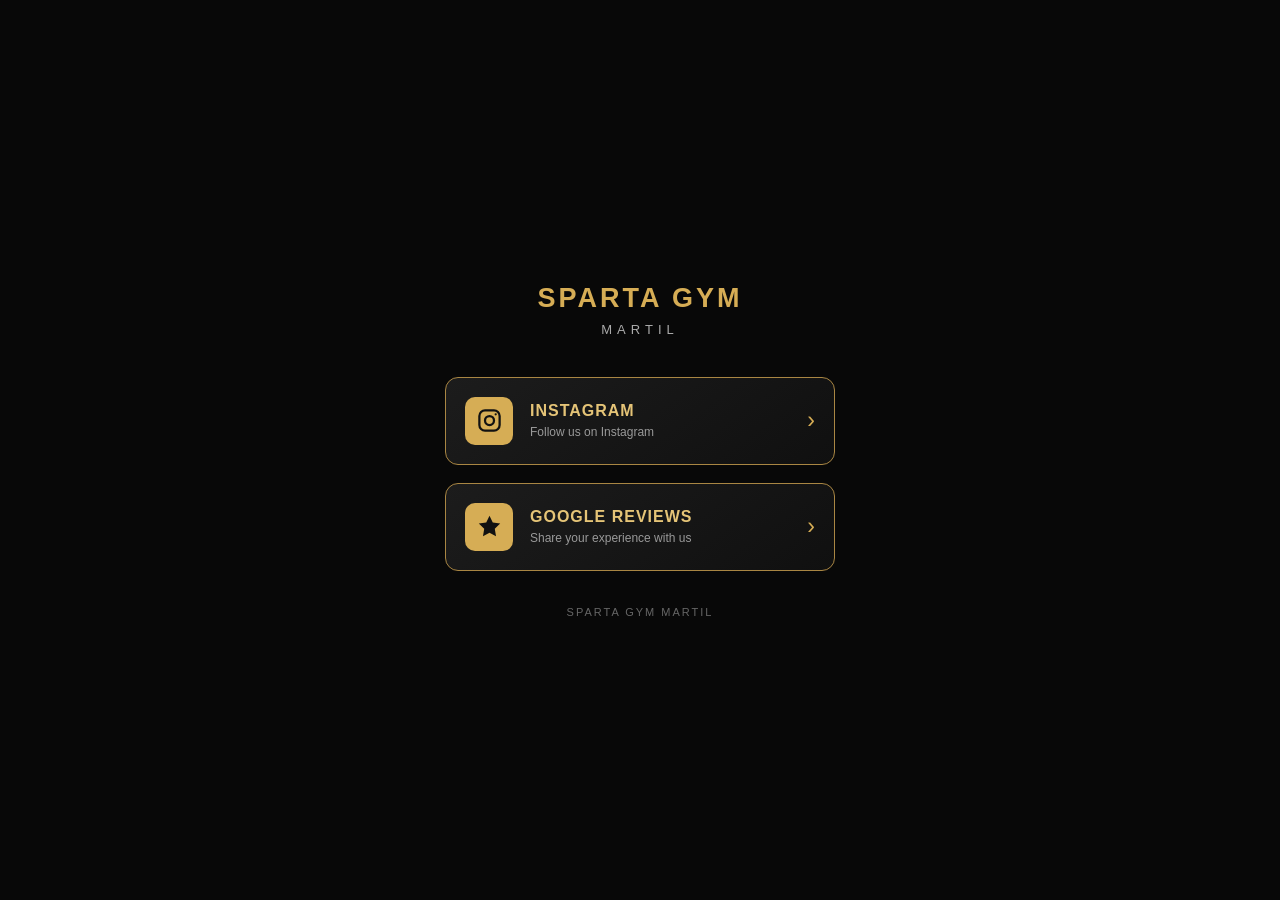
==== commit 08340127: "Add files via upload" ====
--- a/index.html
+++ b/index.html
@@ -17,39 +17,37 @@
     background: #080808;
     color: white;
     font-family: Arial, sans-serif;
-    padding: 25px 18px;
+    display: flex;
+    justify-content: center;
+    align-items: center;
+    padding: 25px;
 }
 
 .container {
     width: 100%;
-    max-width: 420px;
-    margin: 35px auto;
+    max-width: 390px;
     text-align: center;
 }
 
 .logo {
-    color: #D6AD55;
-    font-size: 34px;
-    font-weight: 900;
-    letter-spacing: 4px;
+    width: 125px;
+    height: 125px;
+    object-fit: contain;
+    margin-bottom: 18px;
+}
+
+h1 {
+    color: #d6ad55;
+    font-size: 27px;
+    letter-spacing: 3px;
 }
 
 .subtitle {
     color: #aaa;
-    font-size: 12px;
-    letter-spacing: 4px;
-    margin: 8px 0 35px;
-}
-
-.welcome {
-    font-size: 25px;
-    margin-bottom: 10px;
-}
-
-.description {
-    color: #ccc;
-    font-size: 14px;
-    margin-bottom: 30px;
+    font-size: 13px;
+    letter-spacing: 5px;
+    margin-top: 8px;
+    margin-bottom: 40px;
 }
 
 .option {
@@ -57,24 +55,36 @@
     align-items: center;
     gap: 17px;
     width: 100%;
-    padding: 22px;
-    margin-bottom: 17px;
-    background: #171717;
-    border: 1px solid #B99A38;
-    border-radius: 14px;
+    padding: 19px;
+    margin-bottom: 18px;
+    background: linear-gradient(145deg, #1c1c1c, #101010);
+    border: 1px solid #a98643;
+    border-radius: 13px;
     text-decoration: none;
     color: white;
+    transition: 0.25s;
+}
+
+.option:hover {
+    border-color: #f0cc77;
+    transform: translateY(-3px);
 }
 
 .option-icon {
-    width: 52px;
-    height: 52px;
+    width: 48px;
+    height: 48px;
     display: flex;
     align-items: center;
     justify-content: center;
-    border-radius: 12px;
-    font-size: 30px;
-    background: #252525;
+    background: #d6ad55;
+    color: #111;
+    border-radius: 10px;
+    flex-shrink: 0;
+}
+
+.option-icon svg {
+    width: 27px;
+    height: 27px;
 }
 
 .option-text {
@@ -82,135 +92,28 @@
 }
 
 .option-text h2 {
-    color: #D6AD55;
-    font-size: 17px;
-    margin-bottom: 6px;
+    font-size: 16px;
+    color: #e5c477;
+    letter-spacing: 1px;
 }
 
 .option-text p {
-    color: #aaa;
     font-size: 12px;
+    color: #999;
+    margin-top: 5px;
 }
 
 .arrow {
     margin-left: auto;
-    color: #D6AD55;
-    font-size: 25px;
+    color: #d6ad55;
+    font-size: 23px;
 }
 
-.footer {
-    color: #D6AD55;
+footer {
+    color: #666;
     font-size: 11px;
-    letter-spacing: 3px;
     margin-top: 35px;
-}
-
-#reviewsPage {
-    display: none;
-}
-
-.back {
-    color: #D6AD55;
-    background: none;
-    border: none;
-    font-size: 15px;
-    margin-bottom: 25px;
-    cursor: pointer;
-}
-
-.review-box {
-    background: #171717;
-    border: 1px solid #B99A38;
-    border-radius: 14px;
-    padding: 22px;
-    margin-top: 20px;
-}
-
-.review-box h2 {
-    color: #D6AD55;
-    margin-bottom: 18px;
-}
-
-.stars {
-    display: flex;
-    justify-content: center;
-    gap: 8px;
-    margin: 15px 0 22px;
-}
-
-.star {
-    background: none;
-    border: none;
-    color: #555;
-    font-size: 38px;
-    cursor: pointer;
-}
-
-.star.active {
-    color: #D6AD55;
-}
-
-input, textarea {
-    width: 100%;
-    padding: 13px;
-    margin-bottom: 13px;
-    border: 1px solid #555;
-    border-radius: 8px;
-    background: #252525;
-    color: white;
-    font-size: 14px;
-}
-
-textarea {
-    height: 110px;
-    resize: vertical;
-}
-
-.send {
-    width: 100%;
-    padding: 14px;
-    background: #D6AD55;
-    color: #080808;
-    border: none;
-    border-radius: 8px;
-    font-weight: bold;
-    cursor: pointer;
-}
-
-#message {
-    margin-top: 14px;
-    font-size: 13px;
-    color: #D6AD55;
-}
-
-.review-item {
-    text-align: left;
-    background: #171717;
-    border: 1px solid #333;
-    border-radius: 10px;
-    padding: 15px;
-    margin-top: 12px;
-}
-
-.review-item .gold {
-    color: #D6AD55;
-    margin-bottom: 8px;
-}
-
-.review-item p {
-    color: #ddd;
-    margin-top: 8px;
-    line-height: 1.5;
-    overflow-wrap: anywhere;
-}
-
-.review-item small {
-    color: #888;
-}
-
-.section-title {
-    color: #D6AD55;
-    margin: 28px 0 12px;
+    letter-spacing: 2px;
 }
 </style>
 </head>
@@ -219,200 +122,57 @@
 
 <div class="container">
 
-    <div id="homePage">
-        <div class="logo">SPARTA GYM</div>
-        <div class="subtitle">MARTIL</div>
+    <h1>SPARTA GYM</h1>
+    <p class="subtitle">MARTIL</p>
 
-        <h1 class="welcome">WELCOME</h1>
-        <p class="description">Choose your destination</p>
+    <!-- INSTAGRAM -->
+    <a class="option"
+       href="https://www.instagram.com/sparta.gym.martil/"
+       target="_blank"
+       rel="noopener">
 
-        <a class="option"
-           href="https://www.instagram.com/sparta.gym.martil/">
-            <div class="option-icon">
-    <svg viewBox="0 0 24 24" width="32" height="32">
-        <defs>
-            <linearGradient id="ig" x1="0%" y1="100%" x2="100%" y2="0%">
-                <stop offset="0%" stop-color="#FFD776"/>
-                <stop offset="50%" stop-color="#F56040"/>
-                <stop offset="100%" stop-color="#833AB4"/>
-            </linearGradient>
-        </defs>
-        <rect x="2" y="2" width="20" height="20" rx="6"
-              fill="none" stroke="url(#ig)" stroke-width="2.5"/>
-        <circle cx="12" cy="12" r="4.5"
-                fill="none" stroke="url(#ig)" stroke-width="2.5"/>
-        <circle cx="18" cy="6" r="1.3" fill="#F56040"/>
-    </svg>
-</div>
-            <div class="option-text">
-                <h2>INSTAGRAM</h2>
-                <p>Follow our gym</p>
-            </div>
-            <div class="arrow">›</div>
-        </a>
-
-        <button class="option" onclick="openReviews()">
-            <div class="option-icon">⭐</div>
-            <div class="option-text">
-                <h2>REVIEWS</h2>
-                <p>Share your experience</p>
-            </div>
-            <div class="arrow">›</div>
-        </button>
-
-        <div class="footer">THANK YOU FOR YOUR SUPPORT</div>
-    </div>
-
-    <div id="reviewsPage">
-        <button class="back" onclick="goHome()">← BACK</button>
-
-        <div class="logo">SPARTA GYM</div>
-        <div class="subtitle">YOUR OPINION MATTERS</div>
-
-        <div class="review-box">
-            <h2>WRITE A REVIEW</h2>
-
-            <input id="name" type="text"
-                   placeholder="Your name (optional)">
-
-            <p style="color:#ccc">Choose your rating</p>
-
-            <div class="stars">
-                <button class="star" onclick="chooseStar(1)">★</button>
-                <button class="star" onclick="chooseStar(2)">★</button>
-                <button class="star" onclick="chooseStar(3)">★</button>
-                <button class="star" onclick="chooseStar(4)">★</button>
-                <button class="star" onclick="chooseStar(5)">★</button>
-            </div>
-
-            <textarea id="review"
-                      placeholder="Write your review here..."></textarea>
-
-            <button class="send" onclick="sendReview()">
-                SEND REVIEW
-            </button>
-
-            <div id="message"></div>
+        <div class="option-icon">
+            <svg viewBox="0 0 24 24" fill="none"
+                 stroke="currentColor" stroke-width="2">
+                <rect x="3" y="3" width="18" height="18" rx="5"/>
+                <circle cx="12" cy="12" r="4"/>
+                <circle cx="17.5" cy="6.5" r="1"
+                        fill="currentColor" stroke="none"/>
+            </svg>
         </div>
 
-        <h2 class="section-title">CUSTOMER REVIEWS</h2>
-        <div id="reviewsList">Loading reviews...</div>
+        <div class="option-text">
+            <h2>INSTAGRAM</h2>
+            <p>Follow us on Instagram</p>
+        </div>
 
-        <div class="footer">SPARTA GYM MARTIL</div>
-    </div>
+        <span class="arrow">›</span>
+    </a>
+
+    <!-- GOOGLE REVIEWS -->
+    <a class="option" href="reviews.html">
+
+        <div class="option-icon">
+            <svg viewBox="0 0 24 24" fill="currentColor">
+                <path d="M12 2.5l2.9 5.9 6.6 1-4.8 4.7
+                1.1 6.6-5.8-3.1-5.8 3.1
+                1.1-6.6-4.8-4.7 6.6-1z"/>
+            </svg>
+        </div>
+
+        <div class="option-text">
+            <h2>GOOGLE REVIEWS</h2>
+            <p>Share your experience with us</p>
+        </div>
+
+        <span class="arrow">›</span>
+    </a>
+
+    <footer>
+        SPARTA GYM MARTIL
+    </footer>
 
 </div>
 
-<script>
-const API_URL = "https://script.google.com/macros/s/AKfycbwW1SyhpX0BG3cSIwYyWQGKFxREIiO3IDB_xjG8xH86PW-8W8Av87SmPiWxUJh1OG6AVw/exec";
-
-let selectedStars = 0;
-
-function openReviews() {
-    document.getElementById("homePage").style.display = "none";
-    document.getElementById("reviewsPage").style.display = "block";
-    loadReviews();
-}
-
-function goHome() {
-    document.getElementById("reviewsPage").style.display = "none";
-    document.getElementById("homePage").style.display = "block";
-}
-
-function chooseStar(number) {
-    selectedStars = number;
-
-    document.querySelectorAll(".star").forEach((star, index) => {
-        star.classList.toggle("active", index < number);
-    });
-}
-
-async function sendReview() {
-    const name = document.getElementById("name").value.trim();
-    const review = document.getElementById("review").value.trim();
-    const message = document.getElementById("message");
-
-    if (selectedStars === 0) {
-        message.textContent = "Please choose your stars.";
-        return;
-    }
-
-    if (!review) {
-        message.textContent = "Please write your review.";
-        return;
-    }
-
-    message.textContent = "Sending...";
-
-    try {
-        await fetch(API_URL, {
-            method: "POST",
-            mode: "no-cors",
-            headers: {
-                "Content-Type": "text/plain;charset=utf-8"
-            },
-            body: JSON.stringify({
-                name: name || "Anonymous",
-                stars: selectedStars,
-                review: review
-            })
-        });
-
-        message.textContent =
-            "Thank you! Your review has been sent.";
-
-        document.getElementById("name").value = "";
-        document.getElementById("review").value = "";
-        selectedStars = 0;
-        chooseStar(0);
-
-        setTimeout(loadReviews, 1500);
-
-    } catch (error) {
-        message.textContent = "Something went wrong. Try again.";
-    }
-}
-
-async function loadReviews() {
-    const list = document.getElementById("reviewsList");
-    list.textContent = "Loading reviews...";
-
-    try {
-        const response = await fetch(API_URL);
-        const reviews = await response.json();
-
-        list.innerHTML = "";
-
-        if (!reviews.length) {
-            list.textContent = "Be the first to leave a review!";
-            return;
-        }
-
-        reviews.reverse().forEach(item => {
-            const card = document.createElement("div");
-            card.className = "review-item";
-
-            const stars = document.createElement("div");
-            stars.className = "gold";
-            stars.textContent = "★".repeat(
-                Math.min(5, Math.max(0, Number(item.stars) || 0))
-            );
-
-            const author = document.createElement("strong");
-            author.textContent = item.name || "Anonymous";
-
-            const comment = document.createElement("p");
-            comment.textContent = item.review || "";
-
-            card.append(stars, author, comment);
-            list.appendChild(card);
-        });
-
-    } catch (error) {
-        list.textContent = "Could not load reviews. Please try again.";
-    }
-}
-</script>
-
 </body>
 </html>
